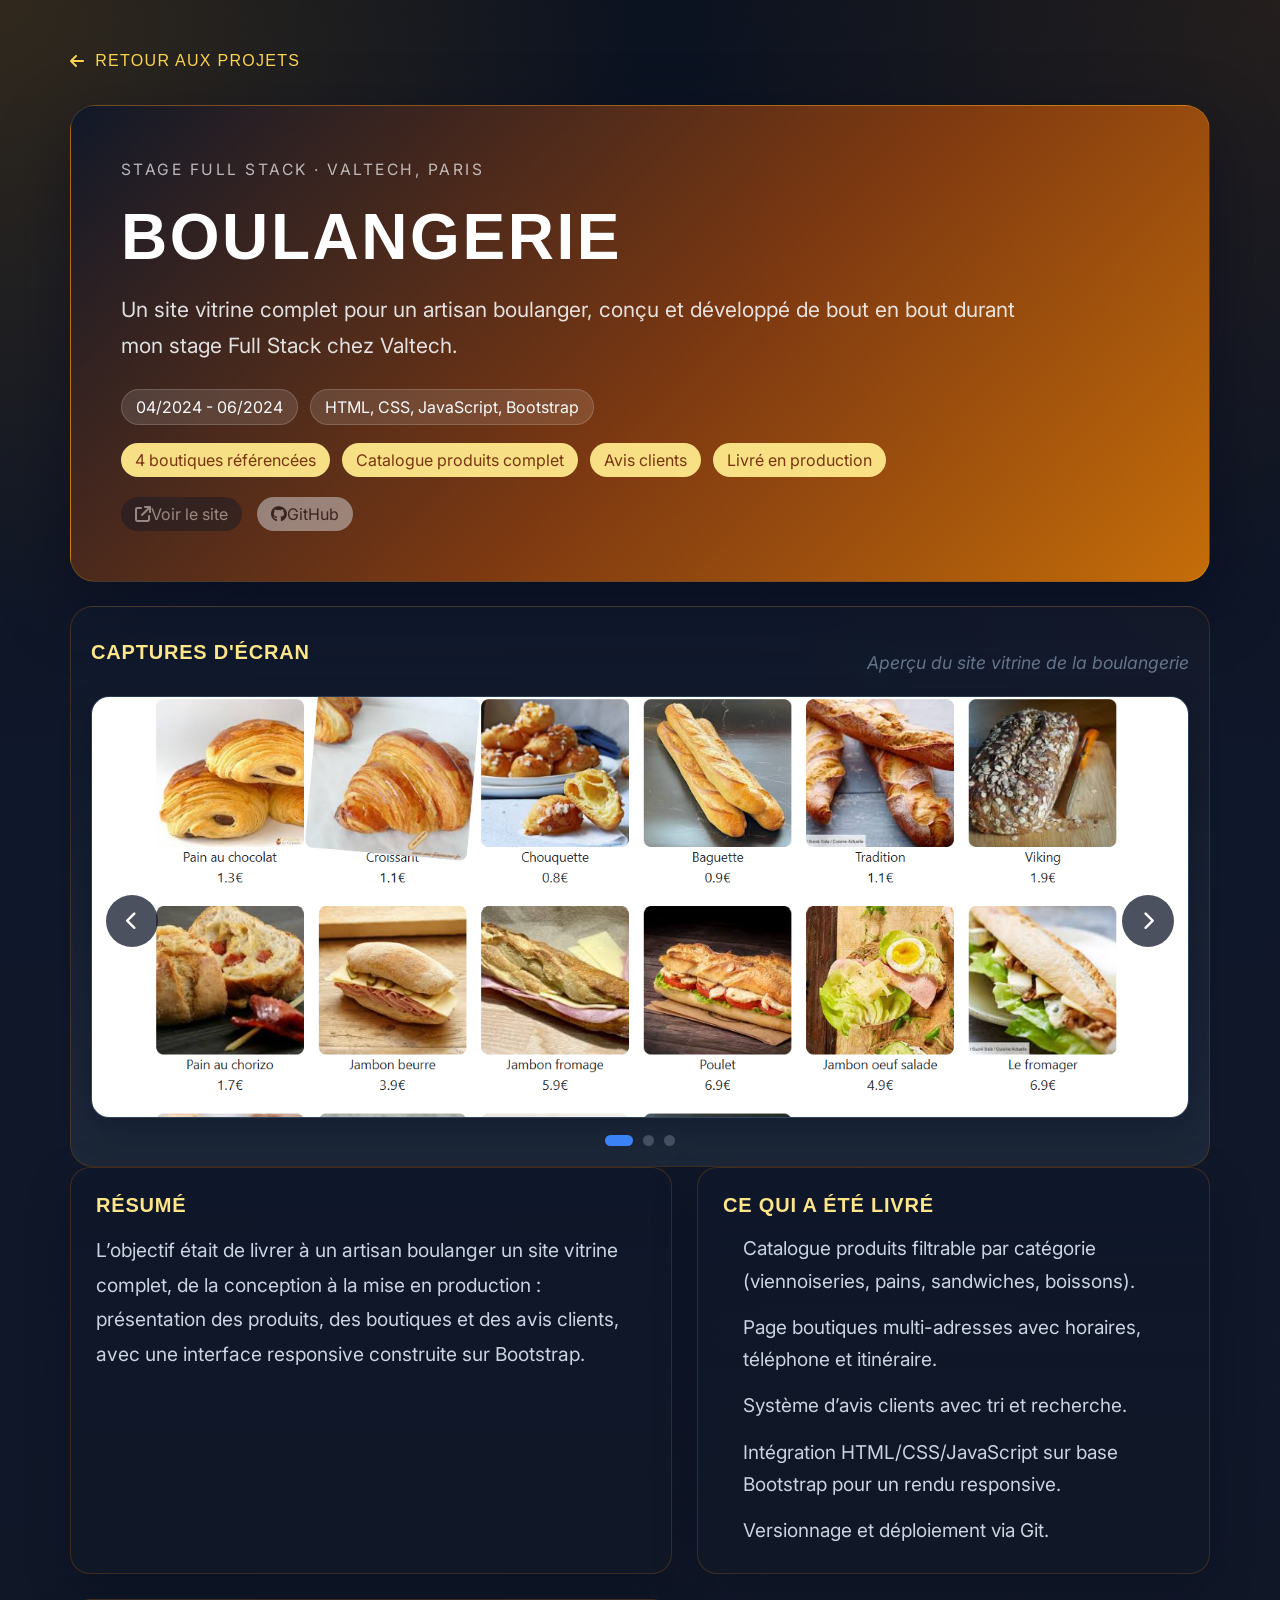
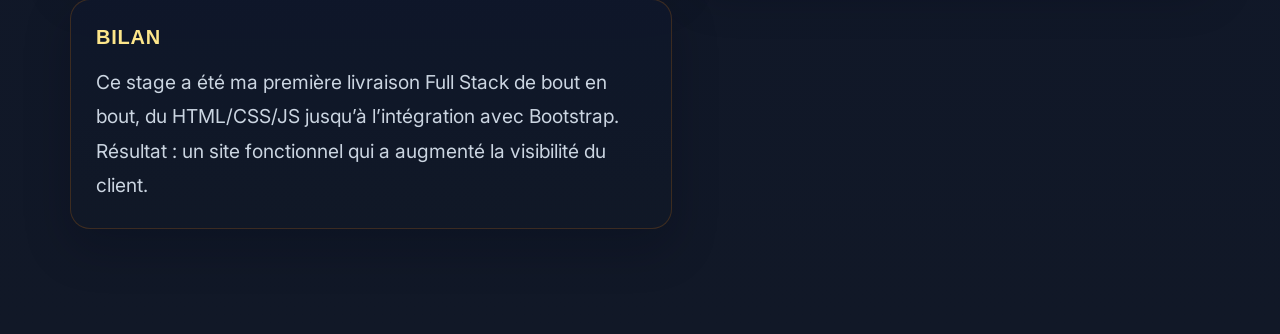
==== project-boulangerie.html @ 46c01c50 "feat: add project detail pages, media, and content overhaul - Add Boulangerie and Pit Stop Challenge" ====
<!DOCTYPE html>
<html lang="fr">
<head>
  <meta charset="UTF-8" />
  <meta name="viewport" content="width=device-width, initial-scale=1.0" />
  <meta name="description" content="Boulangerie - Détail du projet de Quentin Oudin" />
  <title>Boulangerie - Quentin Oudin</title>
  <link rel="preconnect" href="https://fonts.googleapis.com">
  <link rel="preconnect" href="https://fonts.gstatic.com" crossorigin>
  <link href="https://fonts.googleapis.com/css2?family=Inter:wght@400;500;600;700;800&family=Roboto+Slab:wght@400;500;700&display=swap" rel="stylesheet">
  <link rel="stylesheet" href="https://cdnjs.cloudflare.com/ajax/libs/font-awesome/6.5.0/css/all.min.css" />
  <link rel="stylesheet" href="style.css" />
  <style>
    .project-page {
      min-height: 100vh;
      padding: 2rem clamp(1.25rem, 5vw, 3rem) 4rem;
      background:
        radial-gradient(circle at top left, rgba(245, 158, 11, 0.16), transparent 28%),
        radial-gradient(circle at top right, rgba(217, 119, 6, 0.12), transparent 26%),
        linear-gradient(180deg, #0b1220 0%, #0f172a 42%, #111827 100%);
    }
    .project-page__shell { width: min(1140px, 100%); margin: 0 auto; }
    .project-page__back {
      display: inline-flex;
      align-items: center;
      gap: 0.5rem;
      margin-bottom: 1.5rem;
      color: #fcd34d;
      text-transform: uppercase;
      letter-spacing: 0.08em;
      font-family: var(--f-title);
      font-size: 0.8rem;
    }
    .project-page__back:hover { color: #fde68a; }
    .project-page__hero {
      padding: clamp(1.5rem, 4vw, 2.5rem);
      border-radius: 1.25rem;
      background: linear-gradient(135deg, rgba(15, 23, 42, 0.92) 0%, rgba(146, 64, 14, 0.85) 55%, rgba(217, 119, 6, 0.9) 100%);
      color: #f8fafc;
      margin-bottom: 1.2rem;
      border: 1px solid rgba(252, 211, 77, 0.18);
      box-shadow: 0 24px 70px rgba(2, 6, 23, 0.38);
    }
    .project-page__eyebrow { font-size: 0.78rem; letter-spacing: 0.16em; text-transform: uppercase; color: rgba(248, 250, 252, 0.7); margin-bottom: 0.75rem; }
    .project-page__hero h1 { font-size: clamp(2rem, 5vw, 3.5rem); margin-bottom: 0.8rem; color: #ffffff; }
    .project-page__subtitle { color: rgba(248, 250, 252, 0.88); font-size: 1.05rem; line-height: 1.7; max-width: 70ch; margin-bottom: 1.25rem; }
    .project-page__meta, .project-page__chips { display: flex; flex-wrap: wrap; gap: 0.6rem; }
    .project-page__meta { margin-bottom: 0.9rem; }
    .project-page__meta span, .project-page__chips span, .project-page__link { display: inline-flex; align-items: center; padding: 0.45rem 0.7rem; border-radius: 999px; font-size: 0.8rem; line-height: 1; }
    .project-page__meta span { background: rgba(255, 255, 255, 0.12); color: #f8fafc; border: 1px solid rgba(255, 255, 255, 0.16); }
    .project-page__chips span { background: rgba(253, 230, 138, 0.96); color: #78350f; }
    .project-page__layout { display: grid; grid-template-columns: minmax(0, 1.08fr) minmax(0, 0.92fr); gap: 1.25rem; margin-bottom: 1.25rem; }
    .project-page__panel {
      background: linear-gradient(180deg, rgba(15, 23, 42, 0.96) 0%, rgba(17, 24, 39, 0.96) 100%);
      border-radius: 1rem;
      border: 1px solid rgba(217, 119, 6, 0.22);
      padding: 1.25rem;
      box-shadow: 0 18px 45px rgba(2, 6, 23, 0.26);
    }
    .project-page__panel h2 { color: #fde68a; margin-bottom: 0.8rem; font-size: 1rem; }
    .project-page__panel p { color: #cbd5e1; line-height: 1.8; font-size: 0.96rem; }
    .project-page__list { display: grid; gap: 0.7rem; padding-left: 1rem; }
    .project-page__list li { color: #cbd5e1; line-height: 1.7; font-size: 0.95rem; }
    .project-page__media-shell {
      border-radius: 1.15rem;
      border: 1px solid rgba(217, 119, 6, 0.22);
      background:
        linear-gradient(180deg, rgba(15, 23, 42, 0.84) 0%, rgba(30, 41, 59, 0.96) 100%),
        radial-gradient(circle at top right, rgba(217, 119, 6, 0.16), transparent 35%);
      padding: 1rem;
      min-height: 320px;
      display: flex;
      flex-direction: column;
      gap: 0.9rem;
    }
    .project-page__media-top {
      display: flex;
      align-items: center;
      justify-content: space-between;
      gap: 1rem;
      color: #fde68a;
    }
    .project-page__media-top h2 { margin: 0; font-size: 1rem; color: #fde68a; }
    .project-page__links { display: flex; flex-wrap: wrap; gap: 0.75rem; margin-top: 1rem; }
    .project-page__link { background: #111827; color: #f8fafc; text-decoration: none; cursor: pointer; }
    .project-page__link--secondary { background: #e2e8f0; color: #0f172a; }
    .project-page__link--disabled { opacity: 0.45; cursor: not-allowed; pointer-events: none; }
    .project-page__note { margin-top: 1rem; color: #64748b; font-size: 0.88rem; font-style: italic; }
    @media (max-width: 900px) { .project-page__layout { grid-template-columns: 1fr; } }
  </style>
</head>
<body>
  <main class="project-page">
    <div class="project-page__shell">
      <a class="project-page__back" href="index.html#projets"><i class="fas fa-arrow-left" aria-hidden="true"></i> Retour aux projets</a>

      <section class="project-page__hero">
        <p class="project-page__eyebrow">Stage Full Stack · Valtech, Paris</p>
        <h1>Boulangerie</h1>
        <p class="project-page__subtitle">Un site vitrine complet pour un artisan boulanger, conçu et développé de bout en bout durant mon stage Full Stack chez Valtech.</p>
        <div class="project-page__meta">
          <span>04/2024 - 06/2024</span><span>HTML, CSS, JavaScript, Bootstrap</span>
        </div>
        <div class="project-page__chips"><span>4 boutiques référencées</span><span>Catalogue produits complet</span><span>Avis clients</span><span>Livré en production</span></div>
        <div class="project-page__links">
          <span class="project-page__link project-page__link--disabled" aria-disabled="true" title="Lien à venir"><i class="fas fa-arrow-up-right-from-square"></i> Voir le site</span>
          <span class="project-page__link project-page__link--secondary project-page__link--disabled" aria-disabled="true" title="Lien à venir"><i class="fab fa-github"></i> GitHub</span>
        </div>
      </section>

      <section class="project-page__media-shell">
        <div class="project-page__media-top">
          <h2>Captures d'écran</h2>
          <span class="project-page__note">Aperçu du site vitrine de la boulangerie</span>
        </div>
        <div class="screenshot-carousel">
          <div class="screenshot-carousel__viewport">
            <div class="screenshot-carousel__track">
              <div class="screenshot-carousel__slide"><img src="assets/images/projects/boulangerie/produits.png" alt="Catalogue des produits de la boulangerie" loading="lazy"></div>
              <div class="screenshot-carousel__slide"><img src="assets/images/projects/boulangerie/boutiques.png" alt="Liste des boutiques avec horaires et itinéraire" loading="lazy"></div>
              <div class="screenshot-carousel__slide"><img src="assets/images/projects/boulangerie/avis-clients.png" alt="Page des avis clients" loading="lazy"></div>
            </div>
          </div>
          <button type="button" class="screenshot-carousel__btn screenshot-carousel__btn--prev" aria-label="Image précédente"><i class="fas fa-chevron-left"></i></button>
          <button type="button" class="screenshot-carousel__btn screenshot-carousel__btn--next" aria-label="Image suivante"><i class="fas fa-chevron-right"></i></button>
          <div class="screenshot-carousel__dots"></div>
        </div>
      </section>

      <div class="project-page__layout">
        <section class="project-page__panel">
          <h2>Résumé</h2>
          <p>L’objectif était de livrer à un artisan boulanger un site vitrine complet, de la conception à la mise en production : présentation des produits, des boutiques et des avis clients, avec une interface responsive construite sur Bootstrap.</p>
        </section>

        <section class="project-page__panel">
          <h2>Ce qui a été livré</h2>
          <ul class="project-page__list">
            <li>Catalogue produits filtrable par catégorie (viennoiseries, pains, sandwiches, boissons).</li>
            <li>Page boutiques multi-adresses avec horaires, téléphone et itinéraire.</li>
            <li>Système d’avis clients avec tri et recherche.</li>
            <li>Intégration HTML/CSS/JavaScript sur base Bootstrap pour un rendu responsive.</li>
            <li>Versionnage et déploiement via Git.</li>
          </ul>
        </section>

        <section class="project-page__panel">
          <h2>Bilan</h2>
          <p>Ce stage a été ma première livraison Full Stack de bout en bout, du HTML/CSS/JS jusqu’à l’intégration avec Bootstrap. Résultat : un site fonctionnel qui a augmenté la visibilité du client.</p>
        </section>
      </div>
    </div>
  </main>

  <script src="portfolio.js"></script>
</body>
</html>
---- style.css ----
/* ================================================================
   STYLE.CSS — Portfolio Quentin Oudin
   Thème  : Automobile de Performance (Dark Mode)
   Approche : Desktop-first, responsive fluide clamp() + Grid/Flex
   
   Règles de lisibilité appliquées partout :
   ✓ Texte principal   : #f0f0f0 sur fond #0d0d0d  → ratio 16:1
   ✓ Texte corps       : #d0d0d0 sur fond #1c1c1c  → ratio  9:1
   ✓ Texte secondaire  : #aaaaaa sur fond sombre   → ratio  5:1
   ✓ Jamais de gris <#888 pour du texte informatif
================================================================ */


/* ================================================================
   01. VARIABLES CSS
================================================================ */
:root {
  /* --- Fonds --- */
  --bg:        #0d0d0d;
  --bg-alt:    #131313;
  --surface:   #1c1c1c;
  --surface-2: #242424;
  --border:    #2e2e2e;

  /* --- Accents auto --- */
  --red:        #e00000;
  --red-hover:  #ff3333;
  --red-glow:   rgba(224, 0, 0, 0.28);
  --yellow:     #ffd000;

  /* --- Texte (du plus fort au plus doux) --- */
  --t1: #f4f4f4;   /* titres, labels : quasi-blanc        */
  --t2: #d0d0d0;   /* corps de texte principal            */
  --t3: #aaaaaa;   /* secondaire / méta / dates           */
  --t4: #666666;   /* très secondaire, décoratif          */

  /* --- Polices --- */
  --f-title: 'Roboto Slab', serif;
  --f-body:  'Inter', sans-serif;

  /* --- Espacements --- */
  --s1: 0.5rem;
  --s2: 1rem;
  --s3: 1.75rem;
  --s4: 3rem;
  --s5: 5rem;

  /* --- Arrondis --- */
  --r1: 4px;
  --r2: 8px;
  --r3: 14px;

  /* --- Transitions --- */
  --tf: 0.18s ease;
  --tm: 0.35s ease;
}


/* ================================================================
   02. RESET & BASE
================================================================ */
*, *::before, *::after { box-sizing: border-box; margin: 0; padding: 0; }

html {
  scroll-behavior: smooth;
  scroll-padding-top: 72px;
  font-size: 20px;
}

body {
  background: var(--bg);
  color: var(--t2);
  font-family: var(--f-body);
  font-size: 1.1rem;
  line-height: 1.8;
  overflow-x: hidden;
}

body.custom-cursor-active { cursor: none; }

img { max-width: 100%; display: block; }
ul  { list-style: none; }

a {
  color: var(--red);
  text-decoration: none;
  transition: color var(--tf);
}
a:hover { color: var(--red-hover); }

/* Typographie globale */
h1, h2, h3, h4, h5 {
  font-family: var(--f-title);
  font-weight: 700;
  letter-spacing: 0.04em;
  line-height: 1.2;
  text-transform: uppercase;
  color: var(--t1);        /* blanc cassé sur fond sombre = excellent contraste */
}

p       { color: var(--t2); }
strong  { color: var(--t1); font-weight: 600; }


/* ================================================================
   03. LAYOUT GÉNÉRAL
================================================================ */
.section {
  width: 100%;
  max-width: 1280px;
  margin: 0 auto;
  padding: var(--s5) clamp(1.25rem, 5vw, 3rem);
}

.section-header {
  text-align: center;
  margin-bottom: var(--s4);
}

.section-title {
  font-size: clamp(2rem, 4.5vw, 3rem);
  color: var(--t1);
  display: inline-flex;
  align-items: center;
  gap: var(--s2);
  flex-wrap: wrap;
  justify-content: center;
}

.section-number {
  font-size: 0.48em;
  color: var(--red);
  border: 1px solid var(--red);
  padding: 2px 9px;
  border-radius: var(--r1);
  letter-spacing: 0.15em;
}

.section-subtitle {
  color: var(--t3);
  font-size: clamp(1rem, 2vw, 1.1rem);
  margin-top: var(--s2);
  font-style: italic;
}


/* ================================================================
   04. BOUTONS
================================================================ */
.btn {
  display: inline-flex;
  align-items: center;
  gap: 8px;
  padding: 12px 26px;
  border-radius: var(--r2);
  font-family: var(--f-title);
  font-size: 1rem;
  font-weight: 600;
  letter-spacing: 0.08em;
  text-transform: uppercase;
  cursor: pointer;
  border: none;
  transition: all var(--tf);
  white-space: nowrap;
  text-decoration: none;
}

.btn-primary {
  background: var(--red);
  color: #fff;
  box-shadow: 0 0 18px var(--red-glow);
}
.btn-primary:hover {
  background: var(--red-hover);
  color: #fff;
  transform: translateY(-2px);
  box-shadow: 0 0 30px var(--red-glow);
}

.btn-secondary {
  background: transparent;
  color: var(--t2);
  border: 1px solid var(--border);
}
.btn-secondary:hover {
  border-color: var(--red);
  color: var(--t1);
  transform: translateY(-2px);
}

.btn-ghost {
  background: transparent;
  color: var(--t3);
  border: 1px solid var(--border);
}
.btn-ghost:hover {
  color: var(--yellow);
  border-color: var(--yellow);
}

.btn-small { padding: 8px 16px; font-size: 0.875rem; }
.btn-full  { width: 100%; justify-content: center; }


/* ================================================================
   05. SPLASH SCREEN & TACHYMÈTRE
================================================================ */
#splash-screen {
  position: fixed;
  inset: 0;
  background: #000;
  z-index: 9999;
  display: flex;
  align-items: center;
  justify-content: center;
  transition: opacity 0.8s ease, visibility 0.8s ease;
}
#splash-screen.hidden {
  opacity: 0;
  visibility: hidden;
  pointer-events: none;
}

.splash-content {
  display: flex;
  flex-direction: column;
  align-items: center;
  gap: var(--s3);
  text-align: center;
  padding: 1.5rem;
}

.splash-label {
  font-family: var(--f-title);
  font-size: 0.8rem;
  letter-spacing: 0.35em;
  color: var(--t3);
  text-transform: uppercase;
}

.tacho-wrapper {
  position: relative;
  width: clamp(240px, 50vw, 320px);
}
#tacho-svg { width: 100%; height: auto; }

@keyframes tacho-vibrate {
  0%,100% { transform: translate(0,0); }
  25%     { transform: translate(-2px, 1px); }
  75%     { transform: translate(2px, -1px); }
}
.tacho-wrapper.vibrating { animation: tacho-vibrate 0.08s linear infinite; }

.tacho-rpm {
  position: absolute;
  bottom: -10px;
  left: 50%;
  transform: translateX(-50%);
  display: flex;
  flex-direction: column;
  align-items: center;
}

#rpm-display {
  font-family: var(--f-title);
  font-size: clamp(2rem, 5vw, 2.6rem);
  font-weight: 700;
  color: #fff;
  font-variant-numeric: tabular-nums;
  min-width: 5ch;
  text-align: center;
}

.rpm-unit {
  font-size: 0.7rem;
  color: var(--t3);
  letter-spacing: 0.2em;
}

.splash-status {
  font-family: var(--f-title);
  font-size: 1rem;
  color: var(--red);
  letter-spacing: 0.22em;
  text-transform: uppercase;
}


/* ================================================================
   06. CURSEUR F1
================================================================ */
#cursor-f1 {
  position: fixed;
  pointer-events: none;
  z-index: 9998;
  display: none;
  line-height: 1;
  margin-left: -14px;
  margin-top: -14px;
  will-change: transform, left, top;
  color: #e00000;
}

#cursor-f1 svg {
  display: block;
  width: 28px;
  height: 28px;
  filter: drop-shadow(0 2px 4px rgba(0, 0, 0, 0.4));
}

.tire-trace {
  position: fixed;
  pointer-events: none;
  z-index: 9997;
  border-radius: 50%;
  background: rgba(90, 90, 90, 0.7);
  animation: trace-fade 1s forwards;
}

@keyframes trace-fade {
  from { opacity: 0.7; transform: scale(1); }
  to   { opacity: 0;   transform: scale(0.3); }
}


/* ================================================================
   07. NAVIGATION
================================================================ */
#main-header {
  position: sticky;
  top: 0;
  z-index: 200;
  background: rgba(13, 13, 13, 0.9);
  -webkit-backdrop-filter: blur(16px);
  backdrop-filter: blur(16px);
  border-bottom: 1px solid var(--border);
  transition: background var(--tf), box-shadow var(--tf);
}
#main-header.scrolled {
  background: rgba(13, 13, 13, 0.98);
  box-shadow: 0 2px 20px rgba(0,0,0,0.7);
}

.nav-container {
  max-width: 1280px;
  margin: 0 auto;
  padding: 0 clamp(1.25rem, 4vw, 2.5rem);
  height: 70px;
  display: flex;
  align-items: center;
  justify-content: space-between;
  gap: 1rem;
}

.nav-logo {
  font-family: var(--f-title);
  font-size: 1.5rem;
  font-weight: 700;
  color: var(--t1);
  letter-spacing: 0.08em;
  flex-shrink: 0;
  text-decoration: none;
  transition: color var(--tf);
}
.nav-logo:hover  { color: var(--red); }
.logo-bracket    { color: var(--red); }

.nav-links {
  display: flex;
  align-items: center;
  gap: clamp(1rem, 3vw, 2.5rem);
}

.nav-social {
  display: flex;
  align-items: center;
  gap: 1.2rem;
}

.nav-social-link {
  color: var(--t3);
  font-size: 1.2rem;
  transition: color var(--tf), transform var(--tf);
  display: inline-flex;
  align-items: center;
  justify-content: center;
  text-decoration: none;
}

.nav-social-link:hover {
  color: var(--red);
  transform: translateY(-2px);
}

.nav-link {
  font-family: var(--f-title);
  font-size: 0.95rem;
  font-weight: 600;
  letter-spacing: 0.1em;
  text-transform: uppercase;
  color: var(--t3);           /* gris visible sur fond sombre */
  padding: 4px 0;
  position: relative;
  transition: color var(--tf);
  text-decoration: none;
}
.nav-link::after {
  content: '';
  position: absolute;
  bottom: 0; left: 0;
  width: 0; height: 2px;
  background: var(--red);
  transition: width var(--tf);
}
.nav-link:hover,
.nav-link.active            { color: var(--t1); }
.nav-link:hover::after,
.nav-link.active::after     { width: 100%; }

.nav-speed-indicator {
  display: flex;
  flex-direction: column;
  align-items: center;
  padding: 4px 10px;
  border: 1px solid var(--border);
  border-radius: var(--r1);
  flex-shrink: 0;
  line-height: 1.2;
}
.speed-label {
  font-family: var(--f-title);
  font-size: 0.5rem;
  letter-spacing: 0.25em;
  color: var(--t4);
}
.speed-value {
  font-family: var(--f-title);
  font-size: 1rem;
  font-weight: 700;
  color: var(--yellow);
  font-variant-numeric: tabular-nums;
}

/* Bouton hamburger (masqué sur desktop) */
.nav-toggle {
  display: none;
  flex-direction: column;
  justify-content: space-between;
  width: 28px;
  height: 20px;
  background: none;
  border: none;
  cursor: pointer;
  padding: 0;
  flex-shrink: 0;
}
.nav-toggle span {
  display: block;
  height: 2px;
  background: var(--t1);
  border-radius: 2px;
  transition: all var(--tf);
}
.nav-toggle.open span:nth-child(1) { transform: translateY(9px) rotate(45deg); }
.nav-toggle.open span:nth-child(2) { opacity: 0; }
.nav-toggle.open span:nth-child(3) { transform: translateY(-9px) rotate(-45deg); }


/* ================================================================
   08. HERO
================================================================ */
.hero-section {
  min-height: 100vh;
  display: flex;
  align-items: center;
  position: relative;
  overflow: hidden;
  padding-top: 90px;
  padding-bottom: var(--s5);
}

/* Grille de fond */
.hero-grid {
  position: absolute;
  inset: 0;
  background-image:
    linear-gradient(rgba(255,255,255,0.04) 1px, transparent 1px),
    linear-gradient(90deg, rgba(255,255,255,0.04) 1px, transparent 1px);
  background-size: 56px 56px;
  -webkit-mask-image: radial-gradient(ellipse 80% 80% at 25% 50%, black 20%, transparent 75%);
  mask-image: radial-gradient(ellipse 80% 80% at 25% 50%, black 20%, transparent 75%);
  pointer-events: none;
}

.hero-content {
  position: relative;
  z-index: 1;
  width: 100%;
  max-width: 820px;
}

/* Badge dispo */
.hero-badge {
  display: inline-flex;
  align-items: center;
  gap: 10px;
  background: rgba(224, 0, 0, 0.1);
  border: 1px solid rgba(224, 0, 0, 0.4);
  border-radius: 50px;
  padding: 7px 18px;
  font-size: 0.9rem;
  color: #ff8888;            /* rouge clair sur fond noir = lisible */
  letter-spacing: 0.05em;
  margin-bottom: var(--s3);
}
.badge-dot {
  width: 8px; height: 8px;
  border-radius: 50%;
  background: var(--red);
  animation: blink 1.5s ease-in-out infinite;
  flex-shrink: 0;
}
@keyframes blink {
  0%,100% { opacity: 1; }
  50%     { opacity: 0.15; }
}

.hero-title {
  font-size: clamp(3.2rem, 9vw, 7rem);
  color: var(--t1);
  line-height: 1;
  margin-bottom: var(--s2);
}
.hero-title-accent {
  color: var(--red);
  text-shadow: 0 0 40px rgba(224, 0, 0, 0.45);
}

.hero-subtitle {
  font-family: var(--f-title);
  font-size: clamp(1.1rem, 2.8vw, 1.7rem);
  color: var(--t3);
  letter-spacing: 0.3em;
  text-transform: uppercase;
  margin-bottom: var(--s3);
}

.hero-description {
  font-size: clamp(1rem, 1.8vw, 1.1rem);
  color: var(--t2);
  max-width: 580px;
  margin-bottom: var(--s4);
  line-height: 1.9;
}

.hero-cta {
  display: flex;
  flex-wrap: wrap;
  gap: var(--s2);
  margin-bottom: var(--s4);
}


/* ================================================================
   09. TABLEAU DE BORD — JAUGES
================================================================ */
.dashboard-section {
  background: rgba(28, 28, 28, 0.8);
  border: 1px solid var(--border);
  border-radius: var(--r3);
  padding: var(--s3) clamp(1rem, 3vw, 2rem);
  -webkit-backdrop-filter: blur(8px);
  backdrop-filter: blur(8px);
}

.dashboard-title {
  font-family: var(--f-title);
  font-size: 1rem;
  font-weight: 600;
  color: var(--t3);
  letter-spacing: 0.18em;
  text-transform: uppercase;
  margin-bottom: var(--s3);
  display: flex;
  align-items: center;
  gap: var(--s2);
}
.dashboard-title i { color: var(--red); }

/* 8 colonnes sur desktop → se réduit via breakpoints */
.skills-grid {
  display: grid;
  grid-template-columns: repeat(8, 1fr);
  gap: clamp(0.75rem, 2vw, 1.5rem);
}

.skill-gauge {
  display: flex;
  flex-direction: column;
  align-items: center;
  gap: 6px;
  cursor: default;
  position: relative;
}

.gauge-svg {
  width: clamp(58px, 8vw, 82px);
  height: clamp(58px, 8vw, 82px);
  transform: rotate(-90deg);
}

.gauge-bg {
  fill: none;
  stroke: #333;
  stroke-width: 7;
}
.gauge-fill {
  fill: none;
  stroke: var(--red);
  stroke-width: 7;
  stroke-linecap: round;
  transition: stroke-dashoffset 1.5s cubic-bezier(0.25, 0.46, 0.45, 0.94);
}
.skill-gauge:hover .gauge-fill {
  stroke: var(--yellow);
  filter: drop-shadow(0 0 6px rgba(255, 208, 0, 0.5));
}

.gauge-info {
  position: absolute;
  top: 50%; left: 50%;
  transform: translate(-50%, -50%);
  text-align: center;
  pointer-events: none;
}

/* IMPORTANT : taille et couleur lisibles */
.gauge-percent {
  display: block;
  font-family: var(--f-title);
  font-size: clamp(0.72rem, 1.3vw, 0.9rem);
  font-weight: 700;
  color: var(--t1);          /* blanc cassé = lisible sur fond gris foncé */
  line-height: 1;
}
.gauge-label {
  display: block;
  font-family: var(--f-title);
  font-size: clamp(0.52rem, 0.95vw, 0.65rem);
  color: var(--t3);          /* gris moyen lisible */
  letter-spacing: 0.08em;
  text-transform: uppercase;
  margin-top: 2px;
  white-space: nowrap;
}


/* ================================================================
   10. PROJETS — CARDS
   Grille fluide : 3 cols → 2 → 1 selon la largeur
================================================================ */
.projects-section {
  background: var(--bg-alt);
  width: 100%;
  max-width: 100%;
}

/* On centre le contenu dans la section pleine largeur */
.projects-section > .section-header,
.projects-section > .projects-grid {
  max-width: 1280px;
  margin-left: auto;
  margin-right: auto;
  padding-left:  clamp(1.25rem, 5vw, 3rem);
  padding-right: clamp(1.25rem, 5vw, 3rem);
}
.projects-section > .section-header { padding-top: var(--s5); }
.projects-section > .projects-grid  { padding-bottom: var(--s5); }

.projects-grid {
  display: grid;
  grid-template-columns: repeat(3, 1fr);
  gap: clamp(1rem, 2.5vw, 2rem);
}

/* Carte */
.project-card {
  background: var(--surface);
  border: 1px solid var(--border);
  border-radius: var(--r3);
  overflow: hidden;
  display: flex;
  flex-direction: column;
  transition: transform var(--tf), box-shadow var(--tf);
}
.project-card:hover {
  transform: translateY(-6px);
  box-shadow: 0 14px 40px rgba(0,0,0,0.55), 0 0 0 1px rgba(224,0,0,0.2);
}

.card-image {
  position: relative;
  aspect-ratio: 16 / 7;
  overflow: hidden;
  flex-shrink: 0;
}
.card-image img {
  width: 100%; height: 100%;
  object-fit: cover;
  transition: transform var(--tm);
}
.project-card:hover .card-image img { transform: scale(1.04); }

/* En-tête textuel remplaçant l'image */
.card-header {
  position: relative;
  padding: clamp(1.2rem, 3vw, 1.8rem);
  background: linear-gradient(135deg, rgba(224,0,0,0.08) 0%, rgba(224,0,0,0.03) 100%);
  border-bottom: 1px solid var(--border);
  display: flex;
  flex-direction: column;
  align-items: flex-start;
  gap: clamp(0.8rem, 2vw, 1.2rem);
  flex-shrink: 0;
}

.card-header .card-title {
  margin: 0;
  font-size: clamp(1.25rem, 2.5vw, 1.55rem);
  color: var(--t1);
  letter-spacing: 0.05em;
  width: 100%;
}

.card-badges {
  display: flex;
  flex-direction: row;
  flex-wrap: wrap;
  justify-content: flex-start;
  align-items: center;
  gap: 8px;
  width: 100%;
}

.card-badges-overlay {
  position: absolute;
  top: 10px; left: 10px; right: 10px;
  display: flex;
  justify-content: space-between;
  gap: 6px;
}

.badge {
  display: inline-block;
  padding: 3px 11px;
  border-radius: 50px;
  font-family: var(--f-title);
  font-size: 0.7rem;
  font-weight: 600;
  letter-spacing: 0.1em;
  text-transform: uppercase;
  white-space: nowrap;
}
.badge-school   { background: rgba(0,0,0,0.7);       color: #ccc;           border: 1px solid #555; }
.badge-perso    { background: rgba(255,208,0,0.12);   color: var(--yellow);  border: 1px solid rgba(255,208,0,0.3); }
.badge-done     { background: rgba(0,210,110,0.12);   color: #55eeaa;        border: 1px solid rgba(0,210,110,0.3); }
.badge-progress { background: rgba(255,130,0,0.12);   color: #ffaa55;        border: 1px solid rgba(255,130,0,0.3); }

.card-body {
  padding: clamp(1rem, 2vw, 1.4rem);
  display: flex;
  flex-direction: column;
  gap: var(--s2);
  flex: 1;
}

/* Titre de carte bien visible */
.card-title {
  font-size: clamp(1.15rem, 2vw, 1.45rem);
  color: var(--t1);
  letter-spacing: 0.05em;
}

.card-stack {
  display: flex;
  flex-wrap: wrap;
  gap: 5px;
}
.stack-tag {
  background: rgba(224, 0, 0, 0.1);
  border: 1px solid rgba(224, 0, 0, 0.25);
  color: #ff9999;            /* rouge clair lisible */
  padding: 3px 10px;
  border-radius: var(--r1);
  font-size: 0.75rem;
  font-family: var(--f-title);
  letter-spacing: 0.04em;
  white-space: nowrap;
}

.card-description {
  display: flex;
  flex-direction: column;
  gap: var(--s2);
  border-top: 1px solid var(--border);
  padding-top: var(--s2);
  flex: 1;
}

.desc-item {
  display: flex;
  gap: 10px;
  align-items: flex-start;
}
.desc-icon {
  color: var(--red);
  font-size: 0.85rem;
  margin-top: 3px;
  flex-shrink: 0;
  width: 15px;
  text-align: center;
}

/* Labels des blocs description */
.desc-item strong {
  display: block;
  font-size: 0.78rem;
  font-weight: 700;
  color: var(--t3);          /* gris clair, lisible */
  letter-spacing: 0.08em;
  text-transform: uppercase;
  margin-bottom: 3px;
}
/* Corps des blocs description */
.desc-item p {
  color: var(--t2);          /* #d0d0d0 = très lisible sur #1c1c1c */
  font-size: 0.88rem;
  line-height: 1.65;
}

.card-actions {
  display: flex;
  gap: var(--s2);
  padding-top: var(--s2);
  border-top: 1px solid var(--border);
  flex-wrap: wrap;
}


/* ================================================================
   11. À PROPOS
================================================================ */
.about-section {
  position: relative;
  overflow: hidden;
}

.about-grid {
  display: grid;
  grid-template-columns: 260px 1fr;
  gap: clamp(2rem, 5vw, 4.5rem);
  align-items: start;
}

/* --- Photo sticky à gauche --- */
.about-photo-col {
  display: flex;
  flex-direction: column;
  align-items: center;
  gap: var(--s3);
  position: sticky;
  top: 90px;
}

.photo-rim-frame {
  width: 200px;
  height: 200px;
  position: relative;
}
.rim-outer {
  width: 100%; height: 100%;
  border-radius: 50%;
  border: 3px solid var(--red);
  box-shadow: 0 0 24px var(--red-glow);
  display: flex;
  align-items: center;
  justify-content: center;
  position: relative;
  animation: rim-rotate 22s linear infinite;
}
@keyframes rim-rotate   { to { transform: rotate(360deg); } }
@keyframes rim-unrotate { to { transform: rotate(-360deg); } }

.rim-inner {
  width: 152px; height: 152px;
  border-radius: 50%;
  border: 2px solid var(--border);
  overflow: hidden;
  animation: rim-unrotate 22s linear infinite;
}
.profile-photo { width: 100%; height: 100%; object-fit: cover; }

/* Infos rapides */
.about-quick-info {
  width: 100%;
  display: flex;
  flex-direction: column;
  gap: 6px;
}
.quick-item {
  display: flex;
  align-items: center;
  gap: 10px;
  font-size: 0.9rem;
  color: var(--t2);          /* lisible */
  padding: 8px 12px;
  background: var(--surface);
  border: 1px solid var(--border);
  border-radius: var(--r2);
}
.quick-item i { color: var(--red); width: 15px; text-align: center; flex-shrink: 0; }

/* --- Colonne texte --- */
.about-subtitle {
  font-size: clamp(1.3rem, 2.5vw, 1.7rem);
  color: var(--t1);
  margin-bottom: var(--s2);
}
.about-text {
  color: var(--t2);
  font-size: clamp(0.95rem, 1.6vw, 1.05rem);
  line-height: 1.9;
  margin-bottom: var(--s2);
}

/* Timeline */
.experience-timeline { margin-top: var(--s3); }

.timeline-title {
  font-family: var(--f-title);
  font-size: 0.95rem;
  font-weight: 700;
  color: var(--t3);
  letter-spacing: 0.15em;
  text-transform: uppercase;
  margin-bottom: var(--s3);
  display: flex;
  align-items: center;
  gap: var(--s2);
}
.timeline-title i { color: var(--red); }

.timeline-item {
  display: flex;
  gap: var(--s3);
  margin-bottom: var(--s3);
  position: relative;
}
.timeline-item::before {
  content: '';
  position: absolute;
  left: 7px; top: 20px; bottom: -16px;
  width: 1px;
  background: var(--border);
}
.timeline-item:last-child::before { display: none; }

.timeline-dot {
  width: 16px; height: 16px;
  border-radius: 50%;
  background: var(--red);
  border: 2px solid var(--bg);
  flex-shrink: 0;
  margin-top: 3px;
}
.timeline-content { flex: 1; min-width: 0; }

.timeline-date {
  display: block;
  font-family: var(--f-title);
  font-size: 0.75rem;
  font-weight: 600;
  color: var(--red);
  letter-spacing: 0.12em;
  text-transform: uppercase;
  margin-bottom: 3px;
}
.timeline-content strong {
  display: block;
  color: var(--t1);          /* blanc = lisible */
  font-size: 0.95rem;
  font-weight: 600;
  margin-bottom: 4px;
}
.timeline-content p {
  font-size: 0.88rem;
  color: var(--t2);          /* corps lisible */
  line-height: 1.65;
}

/* Passions */
.passions { margin-top: var(--s3); }

.passions-title {
  font-family: var(--f-title);
  font-size: 0.95rem;
  font-weight: 700;
  color: var(--t3);
  letter-spacing: 0.15em;
  text-transform: uppercase;
  margin-bottom: var(--s2);
  display: flex;
  align-items: center;
  gap: var(--s2);
}
.passions-title i { color: var(--red); }

/* Galerie de passions : une photo + un texte par passion, révélées au scroll */
.passion-reveal {
  display: flex;
  flex-direction: column;
  gap: 1.1rem;
  margin: 0 0 var(--s3);
}

.passion-card {
  display: flex;
  align-items: center;
  gap: 1.1rem;
  padding: 0.9rem 1.1rem;
  border-radius: var(--r3);
  background: var(--surface);
  border: 1px solid var(--border);
  box-shadow: 0 10px 26px rgba(0, 0, 0, 0.08);
  opacity: 0;
  transition: opacity 0.7s ease, transform 0.7s ease;
  will-change: transform, opacity;
}
.passion-card--left  { transform: translateX(-32px); }
.passion-card--right { transform: translateX(32px); }
.passion-card.is-visible { opacity: 1; transform: translateX(0); }

.passion-card img {
  width: 76px;
  height: 76px;
  border-radius: 50%;
  border: 3px solid var(--red);
  flex-shrink: 0;
  object-fit: cover;
}

.passion-card__text h5 {
  font-family: var(--f-title);
  font-size: 1rem;
  letter-spacing: 0.06em;
  text-transform: uppercase;
  color: var(--t1);
  margin-bottom: 0.3rem;
}
.passion-card__text p {
  color: var(--t2);
  font-size: 0.9rem;
  line-height: 1.6;
  margin: 0;
}

@media (prefers-reduced-motion: reduce) {
  .passion-card { transition: none; opacity: 1; transform: none; }
}

@media (max-width: 540px) {
  .passion-card { flex-direction: column; text-align: center; }
}

.passion-tags { display: flex; flex-wrap: wrap; gap: 8px; }

.passion-tag {
  display: inline-flex;
  align-items: center;
  gap: 7px;
  background: var(--surface);
  border: 1px solid var(--border);
  border-radius: 50px;
  padding: 6px 15px;
  font-size: 0.88rem;
  color: var(--t2);          /* lisible */
  transition: all var(--tf);
  white-space: nowrap;
}
.passion-tag i { color: var(--red); font-size: 0.8rem; }
.passion-tag:hover { border-color: var(--red); color: var(--t1); background: rgba(224,0,0,0.06); }


/* ================================================================
   12. CONTACT
================================================================ */
.contact-section {
  background: var(--bg-alt);
  width: 100%;
  max-width: 100%;
  position: relative;
  overflow: hidden;
}
.contact-section > .section-header,
.contact-section > .contact-grid {
  max-width: 1280px;
  margin-left: auto; margin-right: auto;
  padding-left: clamp(1.25rem, 5vw, 3rem);
  padding-right: clamp(1.25rem, 5vw, 3rem);
}
.contact-section > .section-header { padding-top: var(--s5); }
.contact-section > .contact-grid   { padding-bottom: var(--s5); }

.contact-grid {
  display: grid;
  grid-template-columns: 1fr 360px;
  gap: clamp(1.5rem, 4vw, 3rem);
  align-items: start;
}

/* Formulaire */
.contact-form-wrapper {
  background: var(--surface);
  border: 1px solid var(--border);
  border-radius: var(--r3);
  padding: clamp(1.5rem, 3vw, 2.2rem);
}
.contact-form {
  display: flex;
  flex-direction: column;
  gap: var(--s3);
}
.form-group {
  display: flex;
  flex-direction: column;
  gap: 7px;
}
.form-label {
  font-family: var(--f-title);
  font-size: 0.82rem;
  font-weight: 700;
  letter-spacing: 0.14em;
  text-transform: uppercase;
  color: var(--t3);          /* label visible */
}
.form-input {
  background: var(--bg);
  border: 1px solid var(--border);
  border-radius: var(--r2);
  padding: 13px 15px;
  color: var(--t1);          /* texte saisi en blanc = parfaitement lisible */
  font-family: var(--f-body);
  font-size: 1rem;
  width: 100%;
  outline: none;
  transition: border-color var(--tf), box-shadow var(--tf);
}
.form-input::placeholder { color: var(--t4); }
.form-input:focus {
  border-color: var(--red);
  box-shadow: 0 0 0 3px rgba(224, 0, 0, 0.15);
}
.form-textarea { resize: vertical; min-height: 140px; }

.form-confirmation {
  display: flex;
  align-items: center;
  gap: var(--s2);
  background: rgba(0, 210, 110, 0.08);
  border: 1px solid rgba(0, 210, 110, 0.3);
  color: #55eeaa;
  border-radius: var(--r2);
  padding: 13px 16px;
  font-size: 0.95rem;
}
.form-confirmation[hidden] { display: none; }
.form-confirmation i { font-size: 1.2rem; flex-shrink: 0; }

/* Infos contact */
.contact-info {
  display: flex;
  flex-direction: column;
  gap: var(--s3);
}
.contact-info-title {
  font-size: clamp(1.3rem, 2.5vw, 1.6rem);
  color: var(--t1);
}
.contact-details {
  display: flex;
  flex-direction: column;
  gap: 12px;
}
.contact-details li {
  display: flex;
  align-items: center;
  gap: 12px;
  font-size: 0.95rem;
  color: var(--t2);          /* lisible */
}
.contact-details i { color: var(--red); width: 18px; text-align: center; flex-shrink: 0; }
.contact-details a { color: var(--t2); transition: color var(--tf); }
.contact-details a:hover { color: var(--red); }

.social-links { display: flex; gap: var(--s2); flex-wrap: wrap; }
.social-btn {
  display: inline-flex;
  align-items: center;
  gap: 9px;
  background: var(--surface);
  border: 1px solid var(--border);
  border-radius: var(--r2);
  padding: 10px 20px;
  color: var(--t2);          /* lisible */
  font-size: 0.92rem;
  transition: all var(--tf);
  text-decoration: none;
}
.social-btn:hover { border-color: var(--red); color: var(--t1); background: rgba(224,0,0,0.06); }

.contact-decoration {
  display: flex;
  align-items: center;
  gap: var(--s2);
  margin-top: var(--s3);
}
.deco-line { flex: 1; height: 1px; background: linear-gradient(to right, transparent, var(--border)); }
.contact-decoration .deco-line:last-child { background: linear-gradient(to left, transparent, var(--border)); }
.deco-text {
  font-family: var(--f-title);
  font-size: 0.65rem;
  letter-spacing: 0.4em;
  color: var(--t4);
  white-space: nowrap;
}


/* ================================================================
   13. FOOTER
================================================================ */
.site-footer {
  background: var(--surface);
  border-top: 1px solid var(--border);
  text-align: center;
  padding: var(--s3) clamp(1.25rem, 5vw, 3rem);
  font-size: 0.88rem;
  color: var(--t3);          /* gris lisible */
}
.site-footer strong { color: var(--t1); }
.footer-separator   { margin: 0 var(--s2); color: var(--red); }


/* ================================================================
   14. ANIMATIONS
================================================================ */
@keyframes fade-in-up {
  from { opacity: 0; transform: translateY(26px); }
  to   { opacity: 1; transform: translateY(0); }
}
.pre-animate { opacity: 0; transform: translateY(26px); }
.animate-in  { animation: fade-in-up 0.65s ease forwards; }


/* ================================================================
   15. RESPONSIVE — DESKTOP FIRST
   Les breakpoints réduisent progressivement la mise en page.
   On utilise clamp() pour tout ce qui peut être fluide.
================================================================ */

/* ─── < 1100px : tablette paysage ─── */
@media (max-width: 1100px) {

  /* Jauges : 4 par ligne */
  .skills-grid {
    grid-template-columns: repeat(4, 1fr);
  }

  /* Projets : 2 colonnes */
  .projects-grid {
    grid-template-columns: repeat(2, 1fr);
  }

  /* Contact : 1 colonne */
  .contact-grid {
    grid-template-columns: 1fr;
  }

  /* À propos : photo moins large */
  .about-grid {
    grid-template-columns: 220px 1fr;
    gap: 2rem;
  }

  .hero-content {
    max-width: 760px;
  }

  .nav-speed-indicator { display: none; }
}

/* ─── < 768px : tablette portrait / grand mobile ─── */
@media (max-width: 768px) {

  /* Désactivation curseur F1 */
  body.custom-cursor-active { cursor: auto; }
  #cursor-f1 { display: none !important; }

  /* Menu hamburger */
  .nav-toggle { display: flex; }

  .nav-links {
    position: fixed;
    top: 70px; left: 0; right: 0;
    background: rgba(13, 13, 13, 0.98);
    -webkit-backdrop-filter: blur(14px);
    backdrop-filter: blur(14px);
    flex-direction: column;
    padding: 2rem 1.5rem;
    gap: 1.4rem;
    border-bottom: 1px solid var(--border);
    transform: translateY(-110%);
    opacity: 0;
    pointer-events: none;
    transition: transform var(--tm), opacity var(--tm);
    z-index: 100;
  }
  .nav-links.open {
    transform: translateY(0);
    opacity: 1;
    pointer-events: all;
  }
  .nav-link { font-size: 1.2rem; }

  /* Réseaux sociaux masqués sur mobile */
  .nav-social { display: none; }

  /* Hero */
  .hero-section {
    min-height: 0;
    padding-top: 4.5rem;
    padding-bottom: var(--s4);
  }
  .hero-content {
    max-width: 100%;
  }
  .hero-badge {
    font-size: 0.82rem;
    line-height: 1.4;
    padding: 0.6rem 1rem;
  }
  .hero-title {
    font-size: clamp(2.8rem, 11vw, 4.2rem);
  }
  .hero-subtitle {
    font-size: clamp(0.95rem, 4vw, 1.2rem);
    letter-spacing: 0.18em;
  }
  .hero-description {
    max-width: none;
  }
  .hero-cta {
    flex-direction: column;
    align-items: stretch;
  }
  .hero-cta .btn {
    width: 100%;
    justify-content: center;
  }

  /* Jauges : 4 par ligne */
  .skills-grid {
    grid-template-columns: repeat(2, minmax(0, 1fr));
    gap: 0.75rem;
  }
  .gauge-svg {
    width: clamp(52px, 12vw, 68px);
    height: clamp(52px, 12vw, 68px);
  }

  /* Projets : 1 colonne */
  .projects-grid {
    grid-template-columns: 1fr;
  }

  /* À propos : 1 colonne, photo en haut centrée */
  .about-grid {
    grid-template-columns: 1fr;
    gap: 2.5rem;
  }
  .about-photo-col {
    position: static;          /* désactive le sticky */
    flex-direction: column;
    flex-wrap: wrap;
    justify-content: center;
    gap: 1.25rem;
  }
  .about-quick-info {
    flex: 1;
    min-width: 200px;
  }

  .contact-decoration {
    gap: 0.75rem;
  }
}

/* ─── < 540px : mobile ─── */
@media (max-width: 540px) {

  .section {
    padding: 3.25rem 1rem;
  }

  .section-title {
    gap: 0.6rem;
  }

  .section-header {
    margin-bottom: 2.25rem;
  }

  .section-subtitle {
    font-size: 0.96rem;
  }

  /* Jauges : 2 par ligne sur mobile */
  .skills-grid {
    grid-template-columns: repeat(2, minmax(0, 1fr));
    gap: 0.75rem 0.5rem;
  }
  .gauge-svg { width: 56px; height: 56px; }
  .gauge-percent { font-size: 0.72rem; }
  .gauge-label { font-size: 0.5rem; }

  /* Dashboard moins de padding */
  .dashboard-section { padding: 1.25rem; }

  .dashboard-title {
    font-size: 0.88rem;
    gap: 0.5rem;
    margin-bottom: 1.25rem;
  }

  /* Projets : 1 colonne */
  .projects-grid { grid-template-columns: 1fr; }

  .card-actions {
    flex-direction: column;
  }

  .card-actions .btn {
    width: 100%;
    justify-content: center;
  }

  .card-badges-overlay {
    flex-direction: column;
    align-items: flex-start;
  }

  .card-header {
    flex-direction: column;
    gap: 1rem;
  }

  .card-header .card-title {
    font-size: 1.15rem;
  }

  .card-badges {
    justify-content: flex-start;
    flex-wrap: wrap;
    gap: 6px;
  }

  .badge {
    font-size: 0.62rem;
    padding: 3px 8px;
  }

  .card-description p {
    font-size: 0.84rem;
  }

  .about-text,
  .timeline-content p,
  .contact-details li,
  .social-btn {
    font-size: 0.92rem;
  }

  .contact-grid {
    gap: 1.5rem;
  }

  /* Tachymètre compact */
  .tacho-wrapper { width: 230px; }
}

/* ─── < 380px : très petit mobile ─── */
@media (max-width: 380px) {

  .skills-grid {
    grid-template-columns: repeat(2, minmax(0, 1fr));
    gap: 0.5rem;
  }
  .gauge-svg { width: 48px; height: 48px; }

  .hero-title { font-size: 2.6rem; }
  .hero-badge { font-size: 0.76rem; }
  .hero-subtitle { letter-spacing: 0.12em; }
  .btn { padding: 10px 18px; font-size: 0.9rem; }

  .about-quick-info,
  .social-links,
  .passion-tags {
    width: 100%;
  }

  .passion-tag {
    width: 100%;
    justify-content: center;
  }
}

/* ================================================================
   16. OVERRIDES POUR DA CV (LIGHT THEME & BLEU MARINE)
================================================================ */
:root {
  --bg:        #f0f4f8;
  --bg-alt:    #e2e8f0;
  --surface:   #ffffff;
  --surface-2: #e9ecef;
  --border:    #cbd5e1;
  --red:       #4A90E2; 
  --red-hover: #357abd;
  --red-glow:  rgba(74, 144, 226, 0.28);
  --yellow:    #131B4D;
  --t1:        #131B4D; 
  --t2:        #333333; 
  --t3:        #555555; 
  --t4:        #888888;
  --f-title:   'Bebas Neue', sans-serif;
  --f-body:    'Inter', sans-serif;
}

/* NAVBAR DARK BLUE */
#main-header { background: rgba(19, 27, 77, 0.95) !important; border-bottom: 1px solid #131B4D; }
#main-header.scrolled { background: rgba(19, 27, 77, 0.98) !important; box-shadow: 0 2px 20px rgba(0,0,0,0.2); }
.nav-logo, .nav-link:hover, .nav-link.active { color: #ffffff !important; }
.nav-link, .nav-social-link { color: #d0d0d0 !important; }
.nav-social-link:hover { color: var(--red) !important; }
.nav-toggle span { background: #ffffff !important; }

/* HERO SECTION DARK BLUE */
.hero-section {
  background-color: var(--yellow) !important;
  color: #ffffff;
}
.hero-title { color: #ffffff !important; }
.hero-subtitle { color: #d0d0d0 !important; }
.hero-description { color: #d0d0d0 !important; }
.hero-description strong { color: #ffffff !important; }
.hero-badge { 
  background: rgba(255,255,255,0.1) !important; 
  border-color: rgba(255,255,255,0.3) !important; 
  color: #ffffff !important;
}

/* CARDS OVERRIDES */
.project-card {
  box-shadow: 0 4px 15px rgba(0,0,0,0.05);
  border: 1px solid #cbd5e1 !important;
}
.project-card:hover {
  box-shadow: 0 14px 40px rgba(0,0,0,0.1), 0 0 0 1px rgba(74, 144, 226, 0.3) !important;
}
.card-header {
  background: linear-gradient(135deg, rgba(74, 144, 226, 0.08) 0%, rgba(74, 144, 226, 0.03) 100%) !important;
}
.stack-tag {
  background: rgba(74, 144, 226, 0.1) !important;
  border-color: rgba(74, 144, 226, 0.25) !important;
  color: #357abd !important;
}
.badge-school { background: #131B4D !important; color: #ffffff !important; border-color: #131B4D !important; }
.badge-done { background: rgba(0,210,110,0.12) !important; color: #00aa55 !important; border-color: rgba(0,210,110,0.3) !important; }
.badge-progress { background: rgba(255,130,0,0.12) !important; color: #cc6600 !important; border-color: rgba(255,130,0,0.3) !important; }

/* DASHBOARD OVERRIDES */
.dashboard-section {
  background: #ffffff !important;
  box-shadow: 0 4px 15px rgba(0,0,0,0.05);
}
.gauge-percent { color: var(--t1) !important; }

/* ABOUT OVERRIDES */
.quick-item { background: #f5f6f8 !important; border: 1px solid #cbd5e1 !important; }
.timeline-content strong { color: var(--t1) !important; }
.timeline-dot { border-color: #ffffff !important; }
.rim-outer { box-shadow: 0 0 24px var(--red-glow) !important; border-color: var(--red) !important; }
.passion-tag:hover { background: rgba(74, 144, 226, 0.06) !important; border-color: var(--red) !important; color: var(--t1) !important; }

/* FORM OVERRIDES */
.form-input { 
  background: #ffffff !important; 
  color: var(--t2) !important; 
  border: 1px solid #cbd5e1 !important;
}
.form-input:focus {
  box-shadow: 0 0 0 3px rgba(74, 144, 226, 0.15) !important;
  border-color: var(--red) !important;
}
.contact-form-wrapper { border: 1px solid #cbd5e1 !important; }

/* FOOTER OVERRIDES */
.site-footer {
  background: #131B4D !important;
  color: #e8ecf5 !important;
  border-top: none !important;
}
.site-footer p { color: #e8ecf5 !important; }
.site-footer strong { color: #ffffff !important; }
.site-footer .footer-separator { color: var(--red) !important; }

/* MISC HARDCODED COLORS REPLACEMENT */
.tacho-rpm #rpm-display { color: #131B4D !important; }
#splash-screen { background: var(--bg) !important; }
.splash-label { color: #555555 !important; }
.speed-value { color: var(--red) !important; }


/* ================================================================
   NOUVELLE SECTION PROJETS - Z-PATTERN LAYOUT
================================================================ */

.projects-section-new {
  background: linear-gradient(135deg, #f8f9fa 0%, #e8ecf1 100%) !important;
  padding: 4rem 2rem !important;
  position: relative;
  overflow: hidden;
}

.projects-section-new .section-header {
  margin-bottom: 4rem;
}

.projects-section-new .section-title {
  color: #1e293b !important;
  font-size: clamp(2rem, 5vw, 3.5rem);
  font-weight: 700;
  text-transform: uppercase;
  letter-spacing: 0.05em;
  margin-bottom: 1rem;
}

.projects-section-new .section-subtitle {
  color: #475569 !important;
  font-size: clamp(1rem, 2vw, 1.25rem);
  font-style: italic;
  font-weight: 300;
  max-width: 500px;
}

.projects-container {
  max-width: 1200px;
  margin: 0 auto;
  display: flex;
  flex-direction: column;
  gap: 4rem;
}

.project-item {
  display: grid;
  grid-template-columns: 1fr 1fr;
  gap: 3rem;
  align-items: center;
  animation: fadeInUp 0.8s ease-out;
}

@keyframes fadeInUp {
  from {
    opacity: 0;
    transform: translateY(30px);
  }
  to {
    opacity: 1;
    transform: translateY(0);
  }
}

.project-item--text-right {
  direction: rtl;
}

.project-item--text-right .project-content {
  direction: ltr;
}

.project-text {
  display: flex;
  flex-direction: column;
  gap: 1.5rem;
}

.project-header {
  display: flex;
  align-items: center;
  gap: 1rem;
  flex-wrap: wrap;
}

.project-title {
  font-size: clamp(1.5rem, 4vw, 2.5rem);
  font-weight: 700;
  color: #1e293b !important;
  text-transform: uppercase;
  letter-spacing: 0.03em;
  margin: 0;
}

.project-context {
  font-size: 0.75rem;
  font-weight: 600;
  text-transform: uppercase;
  letter-spacing: 0.1em;
  color: #64748b;
  margin: 0;
}

.project-description {
  font-size: 1rem;
  line-height: 1.6;
  color: #475569;
  margin: 0;
}

.badge {
  display: inline-block;
  padding: 0.4rem 0.8rem;
  font-size: 0.75rem;
  font-weight: 600;
  border-radius: 0.375rem;
  text-transform: uppercase;
  letter-spacing: 0.05em;
}

.badge-status {
  background: #dbeafe;
  color: #0c4a6e;
}

.badge-progress {
  background: #fef08a;
  color: #713f12;
}

.badge-personal {
  background: #fed7aa;
  color: #7c2d12;
}

.badge-academic {
  background: #dbeafe;
  color: #0c4a6e;
}

.badge-ecommerce {
  background: #e9d5ff;
  color: #581c87;
}

.badge-ongoing {
  background: #fed7aa;
  color: #7c2d12;
}

.badge-completed {
  background: #d1fae5;
  color: #065f46;
}

.project-tech-stack {
  display: flex;
  flex-wrap: wrap;
  gap: 0.75rem;
}

.tech-tag {
  display: inline-block;
  padding: 0.5rem 1rem;
  background: #e2e8f0;
  color: #1e293b;
  font-size: 0.875rem;
  font-weight: 500;
  border-radius: 0.5rem;
  cursor: default;
}

.btn-project {
  display: inline-flex;
  align-items: center;
  gap: 0.5rem;
  padding: 0.75rem 1.5rem !important;
  background: #3b82f6 !important;
  color: #ffffff !important;
  font-weight: 600;
  border-radius: 0.5rem;
  transition: all 0.3s ease !important;
  width: fit-content;
}

.btn-project:hover {
  background: #2563eb !important;
  transform: translateX(4px);
  box-shadow: 0 4px 12px rgba(59, 130, 246, 0.3);
}

.btn-project:visited {
  color: #ffffff !important;
}

.project-media {
  position: relative;
  width: 100%;
  aspect-ratio: 16 / 9;
  border-radius: 0.75rem;
  overflow: hidden;
  box-shadow: 0 10px 30px rgba(0, 0, 0, 0.1);
}

.media-placeholder {
  width: 100%;
  height: 100%;
  display: flex;
  flex-direction: column;
  align-items: center;
  justify-content: center;
  gap: 1rem;
  color: #ffffff;
  font-weight: 600;
}

.media-icon {
  font-size: 3rem;
}

.media-text {
  font-size: 0.875rem;
  opacity: 0.9;
}

.media-placeholder--cvt {
  background: linear-gradient(135deg, #667eea 0%, #764ba2 100%);
}

.media-placeholder--pixar {
  background: linear-gradient(135deg, #f093fb 0%, #f5576c 100%);
}

.media-placeholder--azerty {
  background: linear-gradient(135deg, #4facfe 0%, #00f2fe 100%);
}

.media-placeholder--boulangerie {
  background: linear-gradient(135deg, #f6b93b 0%, #e58e26 100%);
}

.media-placeholder--pitstop {
  background: linear-gradient(135deg, #1e1e1e 0%, #cc0000 100%);
}

video,
img {
  width: 100%;
  height: 100%;
  object-fit: cover;
}

.project-screenshot {
  width: 100%;
  height: 100%;
  object-fit: cover;
  display: block;
}

.project-screenshot--portrait {
  object-fit: contain;
  padding: 2rem clamp(2.5rem, 8vw, 5rem);
  box-sizing: border-box;
}

/* Carrousel de captures d'écran — pages de détail projet */
.screenshot-carousel {
  position: relative;
}
.screenshot-carousel__viewport {
  overflow: hidden;
  border-radius: 0.9rem;
  border: 1px solid rgba(147, 197, 253, 0.18);
  box-shadow: 0 12px 30px rgba(2, 6, 23, 0.25);
}
.screenshot-carousel__track {
  display: flex;
  transition: transform 0.4s ease;
}
.screenshot-carousel__slide {
  flex: 0 0 100%;
  min-width: 0;
}
.screenshot-carousel__slide img {
  width: 100%;
  height: clamp(260px, 42vw, 420px);
  object-fit: cover;
  display: block;
  cursor: zoom-in;
}
.screenshot-carousel__slide img.is-portrait {
  object-fit: contain;
  background: #0f172a;
  padding: 1rem;
}
.screenshot-carousel__btn {
  position: absolute;
  top: 50%;
  transform: translateY(-50%);
  width: 2.6rem;
  height: 2.6rem;
  border-radius: 50%;
  border: none;
  background: rgba(15, 23, 42, 0.75);
  color: #ffffff;
  display: flex;
  align-items: center;
  justify-content: center;
  cursor: pointer;
  transition: background 0.2s ease, transform 0.2s ease;
  font-size: 0.95rem;
}
.screenshot-carousel__btn:hover { background: rgba(59, 130, 246, 0.9); transform: translateY(-50%) scale(1.06); }
.screenshot-carousel__btn--prev { left: 0.75rem; }
.screenshot-carousel__btn--next { right: 0.75rem; }
.screenshot-carousel__dots {
  display: flex;
  justify-content: center;
  gap: 0.5rem;
  margin-top: 0.85rem;
}
.screenshot-carousel__dot {
  width: 0.55rem;
  height: 0.55rem;
  border-radius: 50%;
  border: none;
  background: rgba(148, 163, 184, 0.35);
  cursor: pointer;
  padding: 0;
  transition: all 0.2s ease;
}
.screenshot-carousel__dot.is-active {
  background: #3b82f6;
  width: 1.4rem;
  border-radius: 999px;
}

/* Lightbox — affichage d'une capture en grand */
body.lightbox-open { overflow: hidden; }

.lightbox-overlay {
  position: fixed;
  inset: 0;
  background: rgba(5, 8, 20, 0.92);
  display: flex;
  align-items: center;
  justify-content: center;
  z-index: 10000;
  padding: clamp(1.5rem, 5vw, 4rem);
  opacity: 0;
  visibility: hidden;
  pointer-events: none;
  transition: opacity 0.25s ease;
}
.lightbox-overlay.is-open {
  opacity: 1;
  visibility: visible;
  pointer-events: all;
}
.lightbox-overlay img {
  max-width: min(92vw, 1100px);
  max-height: 88vh;
  width: auto;
  height: auto;
  object-fit: contain;
  border-radius: 0.75rem;
  box-shadow: 0 30px 80px rgba(0, 0, 0, 0.5);
}
.lightbox-close {
  position: absolute;
  top: 1.25rem;
  right: 1.5rem;
  width: 2.75rem;
  height: 2.75rem;
  border-radius: 50%;
  border: none;
  background: rgba(255, 255, 255, 0.12);
  color: #ffffff;
  font-size: 1.2rem;
  cursor: pointer;
  display: flex;
  align-items: center;
  justify-content: center;
  transition: background 0.2s ease;
}
.lightbox-close:hover { background: rgba(255, 255, 255, 0.25); }

/* RESPONSIVE */
@media (max-width: 768px) {
  .projects-section-new {
    padding: 2rem 1rem !important;
  }

  .projects-container {
    gap: 3rem;
  }

  .project-item {
    grid-template-columns: 1fr;
    gap: 2rem;
  }

  .project-item--text-right {
    direction: ltr;
  }

  .project-item--text-right .project-content {
    direction: ltr;
    order: 2;
  }

  .project-item--text-right .project-media {
    order: 1;
  }

  .project-title {
    font-size: 1.75rem;
  }

  .projects-section-new .section-title {
    font-size: 2rem;
  }

  .badge {
    font-size: 0.65rem;
    padding: 0.3rem 0.6rem;
  }

  .project-tech-stack {
    gap: 0.5rem;
  }

  .tech-tag {
    padding: 0.4rem 0.8rem;
    font-size: 0.8rem;
  }
}


/* ================================================================
   17. MINI-MOI — FIGURINES FLOTTANTES DÉCORATIVES
   Petits portraits circulaires (extraits du collage "passions") qui
   dérivent doucement dans plusieurs sections du site.
================================================================ */
.mini-me {
  position: absolute;
  width: 58px;
  height: 58px;
  border-radius: 50%;
  border: 3px solid var(--red);
  box-shadow: 0 8px 22px rgba(0, 0, 0, 0.3);
  pointer-events: none;
  z-index: 3;
  opacity: 0.95;
  object-fit: cover;
  animation-name: mini-me-float;
  animation-timing-function: ease-in-out;
  animation-iteration-count: infinite;
}

@keyframes mini-me-float {
  0%   { transform: translate(0, 0) rotate(0deg); }
  25%  { transform: translate(8px, -10px) rotate(3deg); }
  50%  { transform: translate(-5px, -16px) rotate(-2deg); }
  75%  { transform: translate(-10px, -5px) rotate(2deg); }
  100% { transform: translate(0, 0) rotate(0deg); }
}

/* Ancrées en pixels près des coins de section (pas en %) pour ne jamais
   dériver au milieu d'une section haute et recouvrir du texte. La marge
   tient compte de l'amplitude de l'animation ci-dessus pour ne pas être
   rognées par l'overflow:hidden de la section. */
.mini-me--trophy    { top: 90px;  right: 3%; animation-duration: 10s; }
.mini-me--dj        { bottom: 60px; left: 3%; animation-duration: 12s; animation-delay: -3s; }
.mini-me--karting   { top: 60px;  right: 3%; animation-duration: 11s; animation-delay: -6s; }
.mini-me--rally     { bottom: 60px; left: 3%; animation-duration: 9s;  animation-delay: -2s; }
.mini-me--tennis    { top: 60px;  right: 3%; animation-duration: 13s; animation-delay: -5s; }
.mini-me--simracing { bottom: 60px; right: 3%; animation-duration: 10s; animation-delay: -8s; }

@media (prefers-reduced-motion: reduce) {
  .mini-me { animation: none; }
}

/* On masque les figurines flottantes sur petit écran pour ne pas encombrer le contenu */
@media (max-width: 900px) {
  .mini-me { display: none; }
}
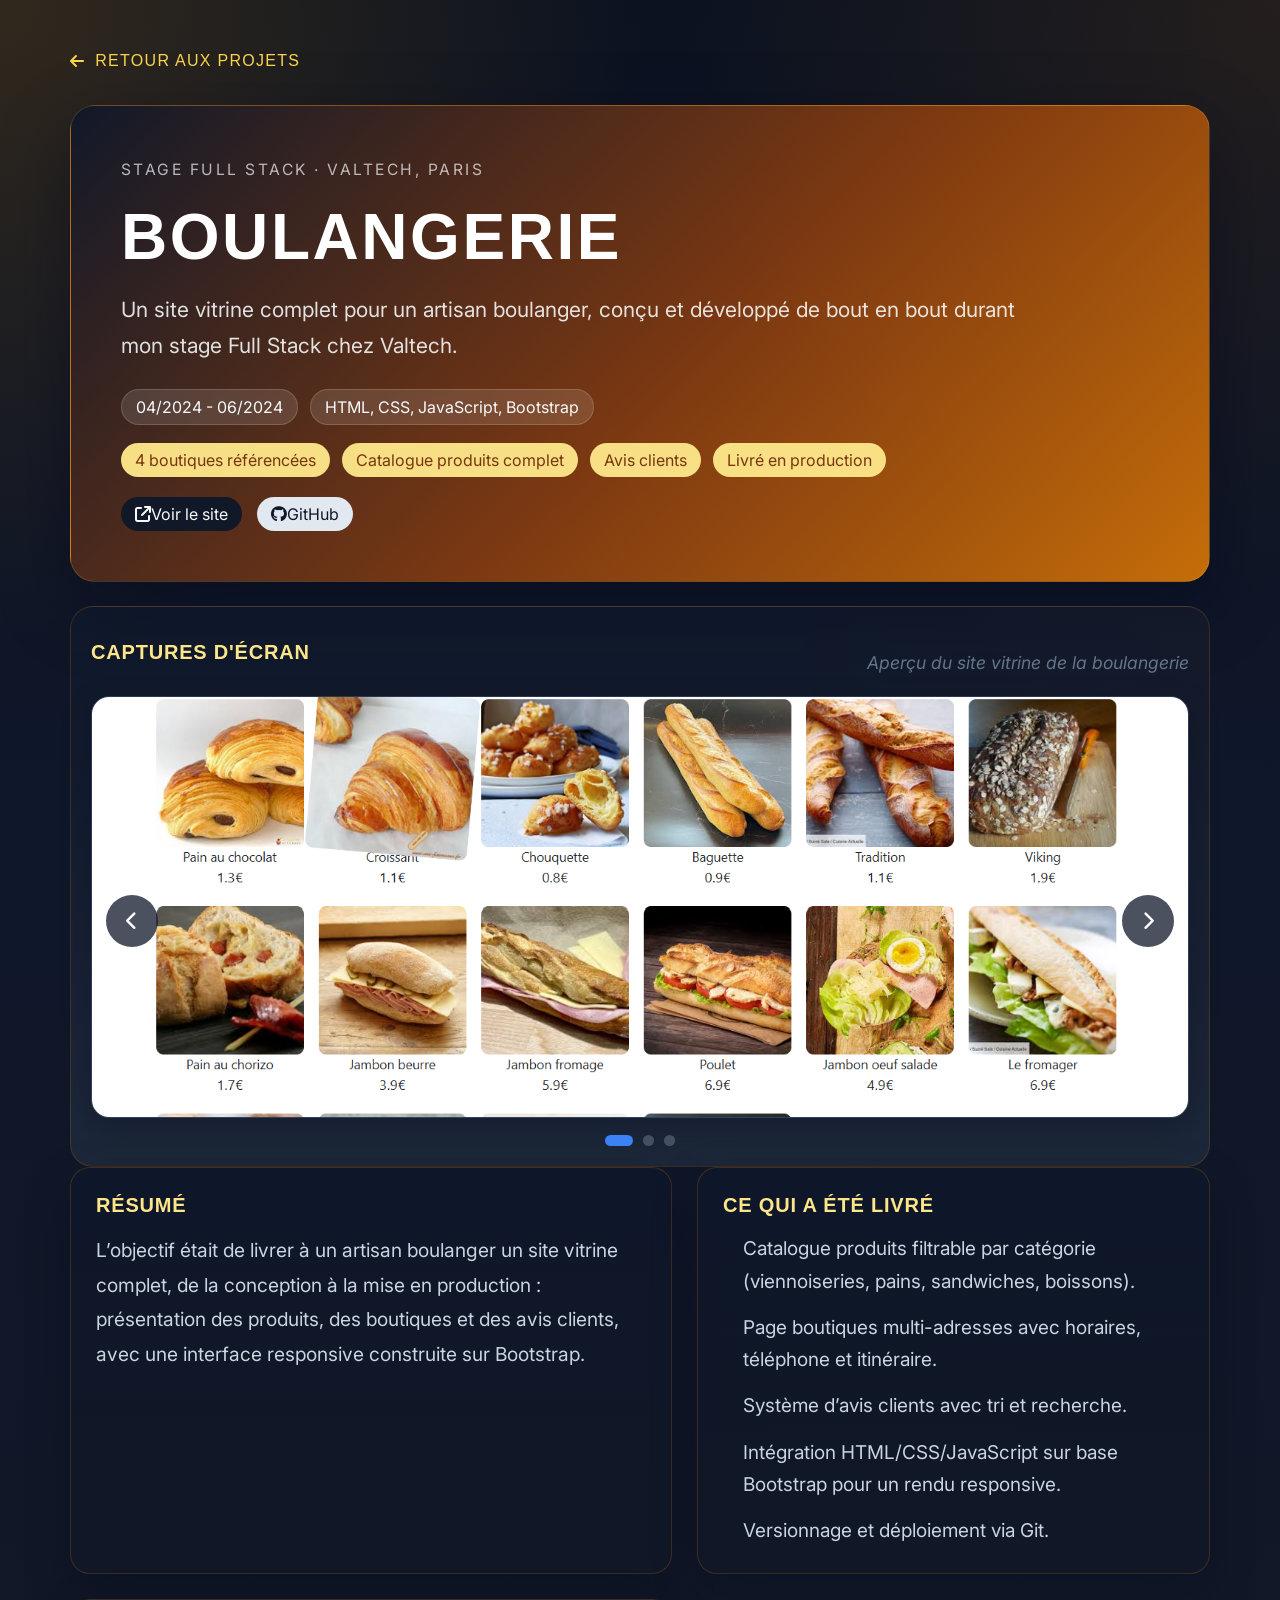
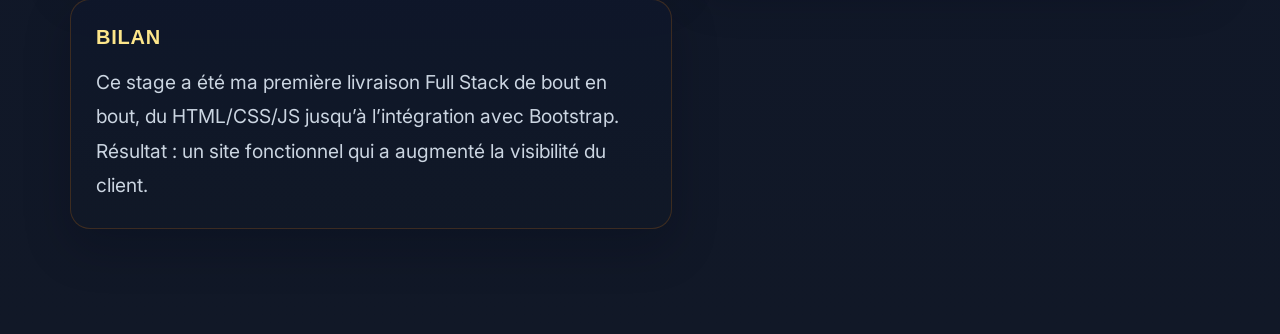
==== commit da2886be: "feat: sequential passion scroll, real project links, external links open in new tab - Redesign Passi" ====
--- a/project-boulangerie.html
+++ b/project-boulangerie.html
@@ -92,7 +92,7 @@
 <body>
   <main class="project-page">
     <div class="project-page__shell">
-      <a class="project-page__back" href="index.html#projets"><i class="fas fa-arrow-left" aria-hidden="true"></i> Retour aux projets</a>
+      <a class="project-page__back" href="index.html#projets" target="_blank" rel="noopener noreferrer"><i class="fas fa-arrow-left" aria-hidden="true"></i> Retour aux projets</a>
 
       <section class="project-page__hero">
         <p class="project-page__eyebrow">Stage Full Stack · Valtech, Paris</p>
@@ -103,8 +103,8 @@
         </div>
         <div class="project-page__chips"><span>4 boutiques référencées</span><span>Catalogue produits complet</span><span>Avis clients</span><span>Livré en production</span></div>
         <div class="project-page__links">
-          <span class="project-page__link project-page__link--disabled" aria-disabled="true" title="Lien à venir"><i class="fas fa-arrow-up-right-from-square"></i> Voir le site</span>
-          <span class="project-page__link project-page__link--secondary project-page__link--disabled" aria-disabled="true" title="Lien à venir"><i class="fab fa-github"></i> GitHub</span>
+          <a class="project-page__link" href="https://quentinoudin.github.io/site_vitrine_boulangerie/" target="_blank" rel="noopener noreferrer"><i class="fas fa-arrow-up-right-from-square"></i> Voir le site</a>
+          <a class="project-page__link project-page__link--secondary" href="https://github.com/quentinoudin/site_vitrine_boulangerie" target="_blank" rel="noopener noreferrer"><i class="fab fa-github"></i> GitHub</a>
         </div>
       </section>
 
--- a/style.css
+++ b/style.css
@@ -852,7 +852,8 @@
 ================================================================ */
 .about-section {
   position: relative;
-  overflow: hidden;
+  /* Pas d'overflow:hidden ici : casserait position:sticky utilisé par
+     .passion-step__pin plus bas dans cette section. */
 }
 
 .about-grid {
@@ -1015,61 +1016,89 @@
 }
 .passions-title i { color: var(--red); }
 
-/* Galerie de passions : une photo + un texte par passion, révélées au scroll */
-.passion-reveal {
+/* Galerie de passions : déroulé séquentiel au scroll — une passion à la fois,
+   la photo apparaît d'abord, puis le texte, avant de passer à la suivante. */
+.passion-scroll {
   display: flex;
   flex-direction: column;
-  gap: 1.1rem;
   margin: 0 0 var(--s3);
 }
 
-.passion-card {
-  display: flex;
-  align-items: center;
-  gap: 1.1rem;
-  padding: 0.9rem 1.1rem;
-  border-radius: var(--r3);
-  background: var(--surface);
-  border: 1px solid var(--border);
-  box-shadow: 0 10px 26px rgba(0, 0, 0, 0.08);
+.passion-step {
+  position: relative;
+  height: 160vh;
+}
+.passion-step:last-child { height: 100vh; }
+
+.passion-step__pin {
+  position: sticky;
+  top: 0;
+  height: 100vh;
+  display: flex;
+  flex-direction: column;
+  align-items: center;
+  justify-content: center;
+  gap: 1.5rem;
+  text-align: center;
+  padding: 2rem;
+}
+
+.passion-step__photo {
+  width: clamp(140px, 22vw, 220px);
+  height: clamp(140px, 22vw, 220px);
+  border-radius: 50%;
+  border: 4px solid var(--red);
+  object-fit: cover;
+  box-shadow: 0 20px 50px rgba(0, 0, 0, 0.35);
   opacity: 0;
-  transition: opacity 0.7s ease, transform 0.7s ease;
-  will-change: transform, opacity;
-}
-.passion-card--left  { transform: translateX(-32px); }
-.passion-card--right { transform: translateX(32px); }
-.passion-card.is-visible { opacity: 1; transform: translateX(0); }
-
-.passion-card img {
-  width: 76px;
-  height: 76px;
-  border-radius: 50%;
-  border: 3px solid var(--red);
-  flex-shrink: 0;
-  object-fit: cover;
-}
-
-.passion-card__text h5 {
+  transform: scale(0.82);
+  transition: opacity 0.5s ease, transform 0.5s ease;
+}
+.passion-step.is-photo-visible .passion-step__photo {
+  opacity: 1;
+  transform: scale(1);
+}
+
+.passion-step__text {
+  max-width: 420px;
+  opacity: 0;
+  transform: translateY(18px);
+  transition: opacity 0.5s ease, transform 0.5s ease;
+}
+.passion-step.is-text-visible .passion-step__text {
+  opacity: 1;
+  transform: translateY(0);
+}
+
+.passion-step__text h5 {
   font-family: var(--f-title);
-  font-size: 1rem;
+  font-size: 1.25rem;
   letter-spacing: 0.06em;
   text-transform: uppercase;
   color: var(--t1);
-  margin-bottom: 0.3rem;
-}
-.passion-card__text p {
+  margin-bottom: 0.5rem;
+}
+.passion-step__text p {
   color: var(--t2);
-  font-size: 0.9rem;
-  line-height: 1.6;
+  font-size: 1rem;
+  line-height: 1.7;
   margin: 0;
 }
 
 @media (prefers-reduced-motion: reduce) {
-  .passion-card { transition: none; opacity: 1; transform: none; }
+  .passion-step { height: auto; }
+  .passion-step__pin { position: static; height: auto; padding: 1.5rem 0; }
+  .passion-step__photo,
+  .passion-step__text {
+    opacity: 1;
+    transform: none;
+    transition: none;
+  }
 }
 
 @media (max-width: 540px) {
-  .passion-card { flex-direction: column; text-align: center; }
+  .passion-step { height: 130vh; }
+  .passion-step__text p { font-size: 0.92rem; }
 }
 
 .passion-tags { display: flex; flex-wrap: wrap; gap: 8px; }
